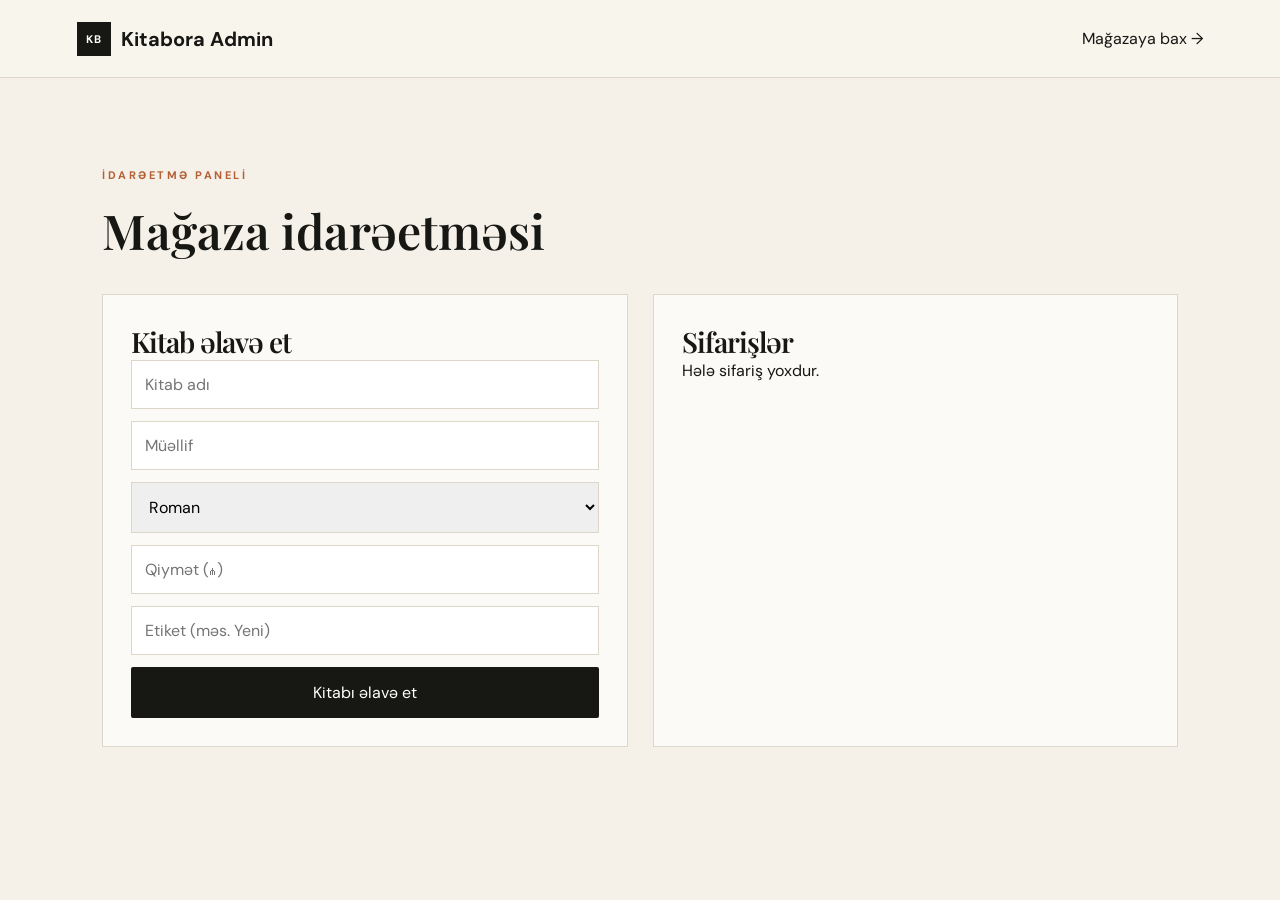
==== admin.html @ 98b38175 "Add files via upload" ====
<!doctype html><html lang="az"><head><meta charset="utf-8"><meta name="viewport" content="width=device-width,initial-scale=1"><title>Kitabora — Admin</title><link rel="stylesheet" href="styles.css"></head><body>
<header class="top"><a class="brand" href="index.html"><span>KB</span> Kitabora Admin</a><a href="index.html">Mağazaya bax →</a></header>
<main class="section"><p class="eyebrow">İDARƏETMƏ PANELİ</p><h1 style="font:600 48px 'Playfair Display',serif;margin-top:0">Mağaza idarəetməsi</h1>
<div class="admin-grid"><div class="admin-card"><h2>Kitab əlavə et</h2><form id="bookForm"><input required id="title" placeholder="Kitab adı"><input required id="author" placeholder="Müəllif"><select id="cat"><option>Roman</option><option>Psixologiya</option><option>Biznes</option><option>Uşaq</option><option>Tarix</option><option>Fantastika</option></select><input required id="price" type="number" step=".01" placeholder="Qiymət (₼)"><input id="tag" placeholder="Etiket (məs. Yeni)"><button class="primary">Kitabı əlavə et</button></form></div>
<div class="admin-card"><h2>Sifarişlər</h2><div id="orders"></div></div></div></main>
<script>
const orders=JSON.parse(localStorage.getItem("kitabora-orders")||"[]");const o=document.querySelector("#orders");
o.innerHTML=orders.length?orders.reverse().map(x=>`<div style="padding:14px 0;border-bottom:1px solid #ddd7ca"><b>${x.id}</b><br>${x.customer.name} · ${x.customer.phone}<br>${x.customer.city}, ${x.customer.address}<br><small>${new Date(x.date).toLocaleString("az-AZ")}</small></div>`).join(""):"Hələ sifariş yoxdur.";
document.querySelector("#bookForm").onsubmit=e=>{e.preventDefault();let custom=JSON.parse(localStorage.getItem("kitabora-custom-books")||"[]");custom.push({id:Date.now(),title:title.value,author:author.value,cat:cat.value,price:+price.value,tag:tag.value});localStorage.setItem("kitabora-custom-books",JSON.stringify(custom));alert("Kitab yadda saxlanıldı. Demo versiyada məhsul məlumatı localStorage-da saxlanılır.");e.target.reset()};
</script><style>.admin-grid{display:grid;grid-template-columns:1fr 1fr;gap:25px}.admin-card{background:#fbfaf6;padding:28px;border:1px solid #ddd7ca}.admin-card h2{font:600 28px "Playfair Display",serif}.admin-card form{display:grid;gap:12px}.admin-card input,.admin-card select{padding:13px;border:1px solid #ddd7ca}@media(max-width:700px){.admin-grid{grid-template-columns:1fr}}</style>
</body></html>
---- styles.css ----
@import url('https://fonts.googleapis.com/css2?family=DM+Sans:wght@400;500;600;700&family=Playfair+Display:ital,wght@0,600;0,700;1,600;1,700&display=swap');
:root{--ink:#171714;--muted:#77756d;--paper:#f5f1e8;--card:#fbfaf6;--accent:#b45f36;--line:#ddd7ca}
*{box-sizing:border-box}html{scroll-behavior:smooth}body{margin:0;background:var(--paper);color:var(--ink);font-family:"DM Sans",sans-serif}button,input,select,textarea{font:inherit}button,a{color:inherit}a{text-decoration:none}
.top{height:78px;padding:0 6vw;display:flex;align-items:center;justify-content:space-between;border-bottom:1px solid var(--line);background:#f8f5ed;position:sticky;top:0;z-index:20}.brand{font-weight:700;font-size:20px;display:flex;align-items:center;gap:10px}.brand span{display:grid;place-items:center;width:34px;height:34px;background:var(--ink);color:#fff;font-size:11px;letter-spacing:.5px}.top nav{display:flex;gap:32px;color:#5f5c54;font-size:14px}.actions{display:flex;gap:8px;align-items:center}.actions button,.cart-head button,.x{border:0;background:none;cursor:pointer}.cart{border:1px solid var(--line)!important;padding:10px 14px;border-radius:2px}.cart b{background:var(--ink);color:#fff;padding:2px 6px;border-radius:20px;margin-left:5px;font-size:11px}.menu{display:none;font-size:22px}
.hero{min-height:600px;padding:90px 10vw;display:grid;grid-template-columns:1.1fr .9fr;align-items:center;background:radial-gradient(circle at 80% 45%,#e5d8c1,transparent 33%)}.eyebrow{font-size:11px;letter-spacing:2.5px;font-weight:700;color:var(--accent);margin:0 0 16px}.hero h1{font:700 clamp(48px,7vw,90px)/.98 "Playfair Display",serif;margin:0;letter-spacing:-3px}.hero h1 em{font-weight:600;color:var(--accent)}.lead{max-width:540px;color:var(--muted);line-height:1.8;margin:26px 0 32px}.primary{display:inline-flex;align-items:center;justify-content:center;gap:24px;background:var(--ink);color:white;border:0;padding:15px 20px;cursor:pointer;border-radius:2px}.hero-card{display:flex;justify-content:center}.book-cover{width:245px;height:350px;background:linear-gradient(145deg,#26382e,#101b16);box-shadow:24px 28px 0 #d2c6b1,0 30px 50px #0002;color:#e9d8b9;padding:30px;display:flex;flex-direction:column;justify-content:space-between}.book-cover small{letter-spacing:3px}.book-cover strong{font:600 34px/1.05 "Playfair Display",serif}.book-cover i{font:italic 50px "Playfair Display",serif}.strip{display:grid;grid-template-columns:repeat(4,1fr);padding:25px 8vw;border-block:1px solid var(--line);background:#ebe5d9;color:#4d4a43;font-size:13px}.strip b{color:var(--accent);margin-right:8px}.section{padding:90px 8vw}.section-head{display:flex;justify-content:space-between;align-items:end;margin-bottom:35px}.section h2,.about h2{font:600 40px/1.1 "Playfair Display",serif;margin:0;letter-spacing:-1px}.search{border-bottom:1px solid #aaa;padding:10px 0;color:#888}.search input{border:0;background:transparent;outline:0;width:260px}.cats{display:flex;flex-wrap:wrap;gap:10px}.cats button{background:transparent;border:1px solid #c9c2b4;padding:13px 20px;cursor:pointer}.cats button:hover{background:var(--ink);color:white}.grid{display:grid;grid-template-columns:repeat(4,1fr);gap:22px}.card{background:var(--card);padding:14px;position:relative}.cover{height:300px;display:grid;place-items:center;margin-bottom:17px;padding:30px;box-shadow:0 10px 20px #0001}.cover span{font:600 27px/1.1 "Playfair Display",serif;text-align:center}.card .tag{position:absolute;top:24px;left:24px;background:white;padding:5px 8px;font-size:10px}.card h3{font:600 20px "Playfair Display",serif;margin:0 0 5px}.author{font-size:12px;color:var(--muted)}.price{display:flex;justify-content:space-between;align-items:center;margin-top:18px;font-weight:700}.add{border:0;background:var(--ink);color:#fff;padding:9px 12px;cursor:pointer}.about{margin:0 8vw 90px;padding:65px 7vw;background:#e5ddce;display:grid;grid-template-columns:1fr 1fr;gap:50px}.about p{color:#605d55;line-height:1.9;max-width:500px}footer{padding:35px 8vw;border-top:1px solid var(--line);display:flex;justify-content:space-between;align-items:center;font-size:12px;color:#777}.overlay{position:fixed;inset:0;background:#0006;z-index:30}.hidden{display:none!important}.cart-panel{position:fixed;right:0;top:0;height:100vh;width:min(440px,100%);background:#fbfaf6;z-index:40;padding:28px;display:flex;flex-direction:column}.cart-head{display:flex;justify-content:space-between;align-items:center;border-bottom:1px solid var(--line);padding-bottom:18px}.cart-head h2{font:600 28px "Playfair Display",serif;margin:0}.cart-head button,.x{font-size:28px}.cart-bottom{margin-top:auto;border-top:1px solid var(--line);padding-top:20px}.cart-bottom>div{display:flex;justify-content:space-between;margin-bottom:18px}.full{width:100%}.cart-row{display:grid;grid-template-columns:55px 1fr auto;gap:12px;padding:15px 0;border-bottom:1px solid var(--line);align-items:center}.mini{height:65px;display:grid;place-items:center;font:600 13px "Playfair Display"}.cart-row h4{margin:0 0 4px;font:600 16px "Playfair Display"}.cart-row small{color:#777}.qty button{border:1px solid var(--line);background:white;width:24px;height:24px}.modal{position:fixed;inset:0;background:#0007;z-index:50;display:grid;place-items:center;padding:20px}.modal-box{background:#fbfaf6;padding:40px;width:min(520px,100%);position:relative}.modal-box h2{font:600 32px "Playfair Display",serif;margin:0 0 25px}.modal-box form{display:grid;gap:12px}.modal-box input,.modal-box select,.modal-box textarea{border:1px solid var(--line);background:white;padding:13px;outline:0}.modal-box textarea{min-height:80px;resize:vertical}.cash{background:#eee8dc;padding:13px;font-size:13px}.x{position:absolute;right:18px;top:14px}
@media(max-width:800px){.top{padding:0 5vw}.top nav{display:none}.menu{display:block}.hero{grid-template-columns:1fr;padding:65px 7vw;min-height:auto}.hero-card{margin-top:55px}.strip{grid-template-columns:1fr 1fr;gap:18px}.section{padding:65px 5vw}.section-head{display:block}.search{margin-top:20px}.grid{grid-template-columns:1fr 1fr}.cover{height:250px}.about{margin:0 5vw 65px;padding:45px 7vw;grid-template-columns:1fr}footer{display:grid;gap:15px}.hero h1{letter-spacing:-1px}}
@media(max-width:480px){.grid{grid-template-columns:1fr}.cover{height:310px}.strip{grid-template-columns:1fr}.hero-card .book-cover{width:210px;height:300px}.hero h1{font-size:51px}}
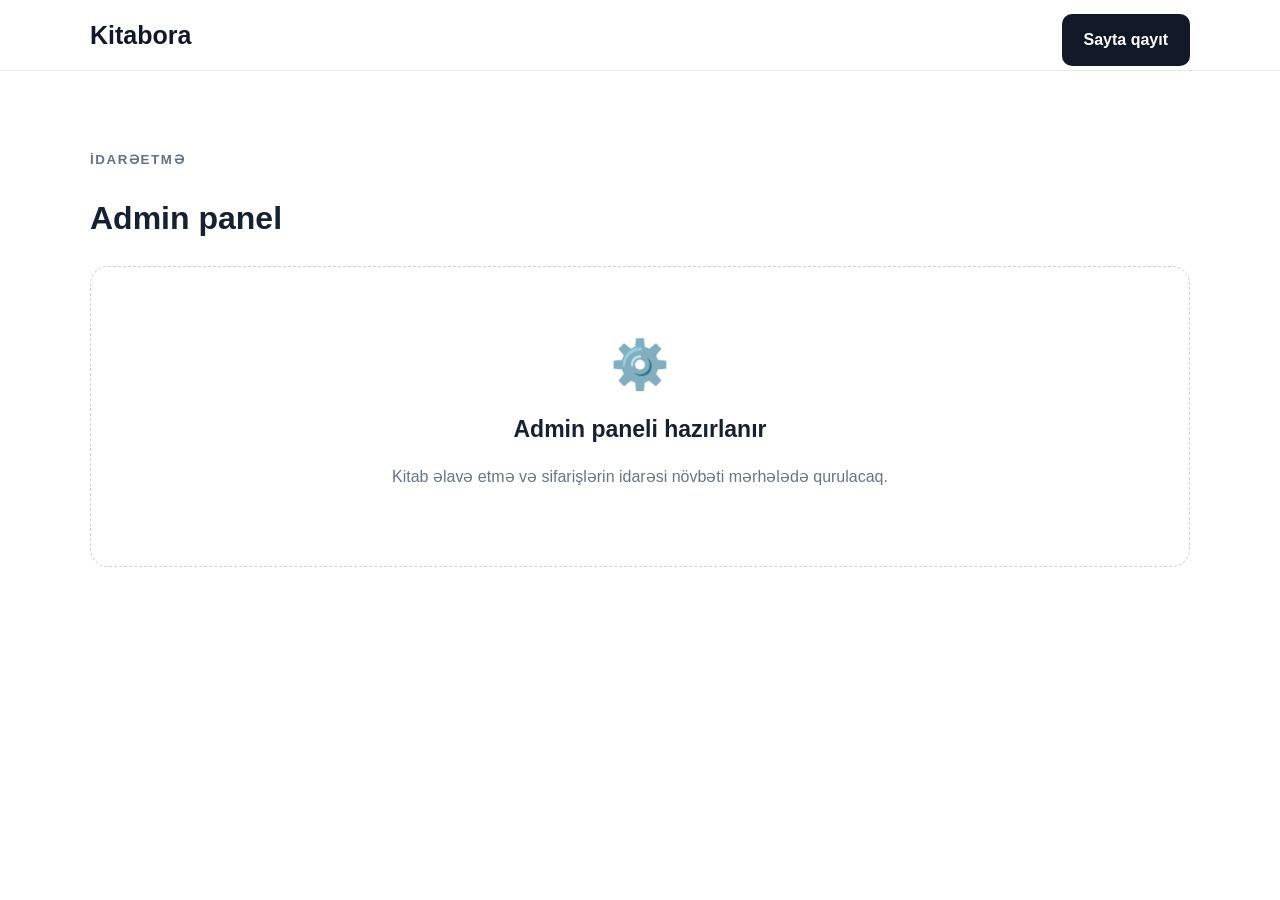
==== commit d7272b04: "Add files via upload" ====
--- a/admin.html
+++ b/admin.html
@@ -1,11 +1 @@
-<!doctype html><html lang="az"><head><meta charset="utf-8"><meta name="viewport" content="width=device-width,initial-scale=1"><title>Kitabora — Admin</title><link rel="stylesheet" href="styles.css"></head><body>
-<header class="top"><a class="brand" href="index.html"><span>KB</span> Kitabora Admin</a><a href="index.html">Mağazaya bax →</a></header>
-<main class="section"><p class="eyebrow">İDARƏETMƏ PANELİ</p><h1 style="font:600 48px 'Playfair Display',serif;margin-top:0">Mağaza idarəetməsi</h1>
-<div class="admin-grid"><div class="admin-card"><h2>Kitab əlavə et</h2><form id="bookForm"><input required id="title" placeholder="Kitab adı"><input required id="author" placeholder="Müəllif"><select id="cat"><option>Roman</option><option>Psixologiya</option><option>Biznes</option><option>Uşaq</option><option>Tarix</option><option>Fantastika</option></select><input required id="price" type="number" step=".01" placeholder="Qiymət (₼)"><input id="tag" placeholder="Etiket (məs. Yeni)"><button class="primary">Kitabı əlavə et</button></form></div>
-<div class="admin-card"><h2>Sifarişlər</h2><div id="orders"></div></div></div></main>
-<script>
-const orders=JSON.parse(localStorage.getItem("kitabora-orders")||"[]");const o=document.querySelector("#orders");
-o.innerHTML=orders.length?orders.reverse().map(x=>`<div style="padding:14px 0;border-bottom:1px solid #ddd7ca"><b>${x.id}</b><br>${x.customer.name} · ${x.customer.phone}<br>${x.customer.city}, ${x.customer.address}<br><small>${new Date(x.date).toLocaleString("az-AZ")}</small></div>`).join(""):"Hələ sifariş yoxdur.";
-document.querySelector("#bookForm").onsubmit=e=>{e.preventDefault();let custom=JSON.parse(localStorage.getItem("kitabora-custom-books")||"[]");custom.push({id:Date.now(),title:title.value,author:author.value,cat:cat.value,price:+price.value,tag:tag.value});localStorage.setItem("kitabora-custom-books",JSON.stringify(custom));alert("Kitab yadda saxlanıldı. Demo versiyada məhsul məlumatı localStorage-da saxlanılır.");e.target.reset()};
-</script><style>.admin-grid{display:grid;grid-template-columns:1fr 1fr;gap:25px}.admin-card{background:#fbfaf6;padding:28px;border:1px solid #ddd7ca}.admin-card h2{font:600 28px "Playfair Display",serif}.admin-card form{display:grid;gap:12px}.admin-card input,.admin-card select{padding:13px;border:1px solid #ddd7ca}@media(max-width:700px){.admin-grid{grid-template-columns:1fr}}</style>
-</body></html>+<!doctype html><html lang="az"><head><meta charset="utf-8"><meta name="viewport" content="width=device-width,initial-scale=1"><title>Kitabora — Admin</title><link rel="stylesheet" href="styles.css"></head><body><header><div class="container nav"><a class="logo" href="index.html">Kitabora</a><a class="btn" href="index.html">Sayta qayıt</a></div></header><main class="section"><div class="container"><small>İDARƏETMƏ</small><h1>Admin panel</h1><div class="empty"><div>⚙️</div><h3>Admin paneli hazırlanır</h3><p>Kitab əlavə etmə və sifarişlərin idarəsi növbəti mərhələdə qurulacaq.</p></div></div></main></body></html>
--- a/styles.css
+++ b/styles.css
@@ -1,7 +1 @@
-@import url('https://fonts.googleapis.com/css2?family=DM+Sans:wght@400;500;600;700&family=Playfair+Display:ital,wght@0,600;0,700;1,600;1,700&display=swap');
-:root{--ink:#171714;--muted:#77756d;--paper:#f5f1e8;--card:#fbfaf6;--accent:#b45f36;--line:#ddd7ca}
-*{box-sizing:border-box}html{scroll-behavior:smooth}body{margin:0;background:var(--paper);color:var(--ink);font-family:"DM Sans",sans-serif}button,input,select,textarea{font:inherit}button,a{color:inherit}a{text-decoration:none}
-.top{height:78px;padding:0 6vw;display:flex;align-items:center;justify-content:space-between;border-bottom:1px solid var(--line);background:#f8f5ed;position:sticky;top:0;z-index:20}.brand{font-weight:700;font-size:20px;display:flex;align-items:center;gap:10px}.brand span{display:grid;place-items:center;width:34px;height:34px;background:var(--ink);color:#fff;font-size:11px;letter-spacing:.5px}.top nav{display:flex;gap:32px;color:#5f5c54;font-size:14px}.actions{display:flex;gap:8px;align-items:center}.actions button,.cart-head button,.x{border:0;background:none;cursor:pointer}.cart{border:1px solid var(--line)!important;padding:10px 14px;border-radius:2px}.cart b{background:var(--ink);color:#fff;padding:2px 6px;border-radius:20px;margin-left:5px;font-size:11px}.menu{display:none;font-size:22px}
-.hero{min-height:600px;padding:90px 10vw;display:grid;grid-template-columns:1.1fr .9fr;align-items:center;background:radial-gradient(circle at 80% 45%,#e5d8c1,transparent 33%)}.eyebrow{font-size:11px;letter-spacing:2.5px;font-weight:700;color:var(--accent);margin:0 0 16px}.hero h1{font:700 clamp(48px,7vw,90px)/.98 "Playfair Display",serif;margin:0;letter-spacing:-3px}.hero h1 em{font-weight:600;color:var(--accent)}.lead{max-width:540px;color:var(--muted);line-height:1.8;margin:26px 0 32px}.primary{display:inline-flex;align-items:center;justify-content:center;gap:24px;background:var(--ink);color:white;border:0;padding:15px 20px;cursor:pointer;border-radius:2px}.hero-card{display:flex;justify-content:center}.book-cover{width:245px;height:350px;background:linear-gradient(145deg,#26382e,#101b16);box-shadow:24px 28px 0 #d2c6b1,0 30px 50px #0002;color:#e9d8b9;padding:30px;display:flex;flex-direction:column;justify-content:space-between}.book-cover small{letter-spacing:3px}.book-cover strong{font:600 34px/1.05 "Playfair Display",serif}.book-cover i{font:italic 50px "Playfair Display",serif}.strip{display:grid;grid-template-columns:repeat(4,1fr);padding:25px 8vw;border-block:1px solid var(--line);background:#ebe5d9;color:#4d4a43;font-size:13px}.strip b{color:var(--accent);margin-right:8px}.section{padding:90px 8vw}.section-head{display:flex;justify-content:space-between;align-items:end;margin-bottom:35px}.section h2,.about h2{font:600 40px/1.1 "Playfair Display",serif;margin:0;letter-spacing:-1px}.search{border-bottom:1px solid #aaa;padding:10px 0;color:#888}.search input{border:0;background:transparent;outline:0;width:260px}.cats{display:flex;flex-wrap:wrap;gap:10px}.cats button{background:transparent;border:1px solid #c9c2b4;padding:13px 20px;cursor:pointer}.cats button:hover{background:var(--ink);color:white}.grid{display:grid;grid-template-columns:repeat(4,1fr);gap:22px}.card{background:var(--card);padding:14px;position:relative}.cover{height:300px;display:grid;place-items:center;margin-bottom:17px;padding:30px;box-shadow:0 10px 20px #0001}.cover span{font:600 27px/1.1 "Playfair Display",serif;text-align:center}.card .tag{position:absolute;top:24px;left:24px;background:white;padding:5px 8px;font-size:10px}.card h3{font:600 20px "Playfair Display",serif;margin:0 0 5px}.author{font-size:12px;color:var(--muted)}.price{display:flex;justify-content:space-between;align-items:center;margin-top:18px;font-weight:700}.add{border:0;background:var(--ink);color:#fff;padding:9px 12px;cursor:pointer}.about{margin:0 8vw 90px;padding:65px 7vw;background:#e5ddce;display:grid;grid-template-columns:1fr 1fr;gap:50px}.about p{color:#605d55;line-height:1.9;max-width:500px}footer{padding:35px 8vw;border-top:1px solid var(--line);display:flex;justify-content:space-between;align-items:center;font-size:12px;color:#777}.overlay{position:fixed;inset:0;background:#0006;z-index:30}.hidden{display:none!important}.cart-panel{position:fixed;right:0;top:0;height:100vh;width:min(440px,100%);background:#fbfaf6;z-index:40;padding:28px;display:flex;flex-direction:column}.cart-head{display:flex;justify-content:space-between;align-items:center;border-bottom:1px solid var(--line);padding-bottom:18px}.cart-head h2{font:600 28px "Playfair Display",serif;margin:0}.cart-head button,.x{font-size:28px}.cart-bottom{margin-top:auto;border-top:1px solid var(--line);padding-top:20px}.cart-bottom>div{display:flex;justify-content:space-between;margin-bottom:18px}.full{width:100%}.cart-row{display:grid;grid-template-columns:55px 1fr auto;gap:12px;padding:15px 0;border-bottom:1px solid var(--line);align-items:center}.mini{height:65px;display:grid;place-items:center;font:600 13px "Playfair Display"}.cart-row h4{margin:0 0 4px;font:600 16px "Playfair Display"}.cart-row small{color:#777}.qty button{border:1px solid var(--line);background:white;width:24px;height:24px}.modal{position:fixed;inset:0;background:#0007;z-index:50;display:grid;place-items:center;padding:20px}.modal-box{background:#fbfaf6;padding:40px;width:min(520px,100%);position:relative}.modal-box h2{font:600 32px "Playfair Display",serif;margin:0 0 25px}.modal-box form{display:grid;gap:12px}.modal-box input,.modal-box select,.modal-box textarea{border:1px solid var(--line);background:white;padding:13px;outline:0}.modal-box textarea{min-height:80px;resize:vertical}.cash{background:#eee8dc;padding:13px;font-size:13px}.x{position:absolute;right:18px;top:14px}
-@media(max-width:800px){.top{padding:0 5vw}.top nav{display:none}.menu{display:block}.hero{grid-template-columns:1fr;padding:65px 7vw;min-height:auto}.hero-card{margin-top:55px}.strip{grid-template-columns:1fr 1fr;gap:18px}.section{padding:65px 5vw}.section-head{display:block}.search{margin-top:20px}.grid{grid-template-columns:1fr 1fr}.cover{height:250px}.about{margin:0 5vw 65px;padding:45px 7vw;grid-template-columns:1fr}footer{display:grid;gap:15px}.hero h1{letter-spacing:-1px}}
-@media(max-width:480px){.grid{grid-template-columns:1fr}.cover{height:310px}.strip{grid-template-columns:1fr}.hero-card .book-cover{width:210px;height:300px}.hero h1{font-size:51px}}
+*{box-sizing:border-box}html{scroll-behavior:smooth}body{margin:0;font-family:Arial,sans-serif;color:#18212f;line-height:1.6}a{text-decoration:none}.container{width:min(1100px,92%);margin:auto}header{position:sticky;top:0;z-index:5;background:#fff;border-bottom:1px solid #e6e9ee}.nav{min-height:70px;display:flex;align-items:center;justify-content:space-between}.logo{font-size:25px;font-weight:800;color:#111827}.nav nav{display:flex;gap:25px}.nav nav a{color:#566071}.nav nav a.active,.nav nav a:hover{color:#111827}button{display:none;border:0;background:none;font-size:25px}.hero{padding:85px 0;background:linear-gradient(135deg,#f6f7fa,#edf0f5)}.hero-grid{display:grid;grid-template-columns:1.2fr .8fr;gap:55px;align-items:center}.hero small,.section small{font-weight:800;letter-spacing:.12em;color:#667085}.hero h1{font-size:clamp(44px,7vw,70px);line-height:1.05;margin:12px 0 20px}.hero h1 span{color:#697386}.hero p{font-size:19px;color:#606b7c;max-width:600px}.btn{display:inline-block;background:#111827;color:#fff;padding:13px 22px;border-radius:10px;font-weight:700;margin-top:10px}.hero-card{background:#fff;border:1px solid #e1e5eb;border-radius:22px;padding:45px 30px;text-align:center;box-shadow:0 15px 40px #17203312}.hero-card div{font-size:70px}.section{padding:75px 0}.section h2{font-size:38px;margin:8px 0 28px}.empty{border:1px dashed #c9d0da;border-radius:18px;text-align:center;padding:60px 20px}.empty div{font-size:48px}.empty h3{font-size:23px;margin:8px}.empty p,.cards p,.contact p{color:#697386}.light{background:#f7f8fa}.cards{display:grid;grid-template-columns:repeat(3,1fr);gap:18px}.cards article{background:#fff;border:1px solid #e2e6eb;border-radius:15px;padding:25px}.cards b{display:block;margin-top:8px;font-size:18px}.contact{border:1px solid #e2e6eb;border-radius:20px;padding:35px}footer{border-top:1px solid #e6e9ee;padding:25px 0;color:#697386;font-size:14px}@media(max-width:700px){.nav nav{display:none}.nav nav.open{display:flex;position:absolute;top:70px;left:0;right:0;background:#fff;padding:20px 4%;flex-direction:column;border-bottom:1px solid #e6e9ee}.nav button{display:block}.hero{padding:60px 0}.hero-grid,.cards{grid-template-columns:1fr}.hero h1{font-size:48px}}
